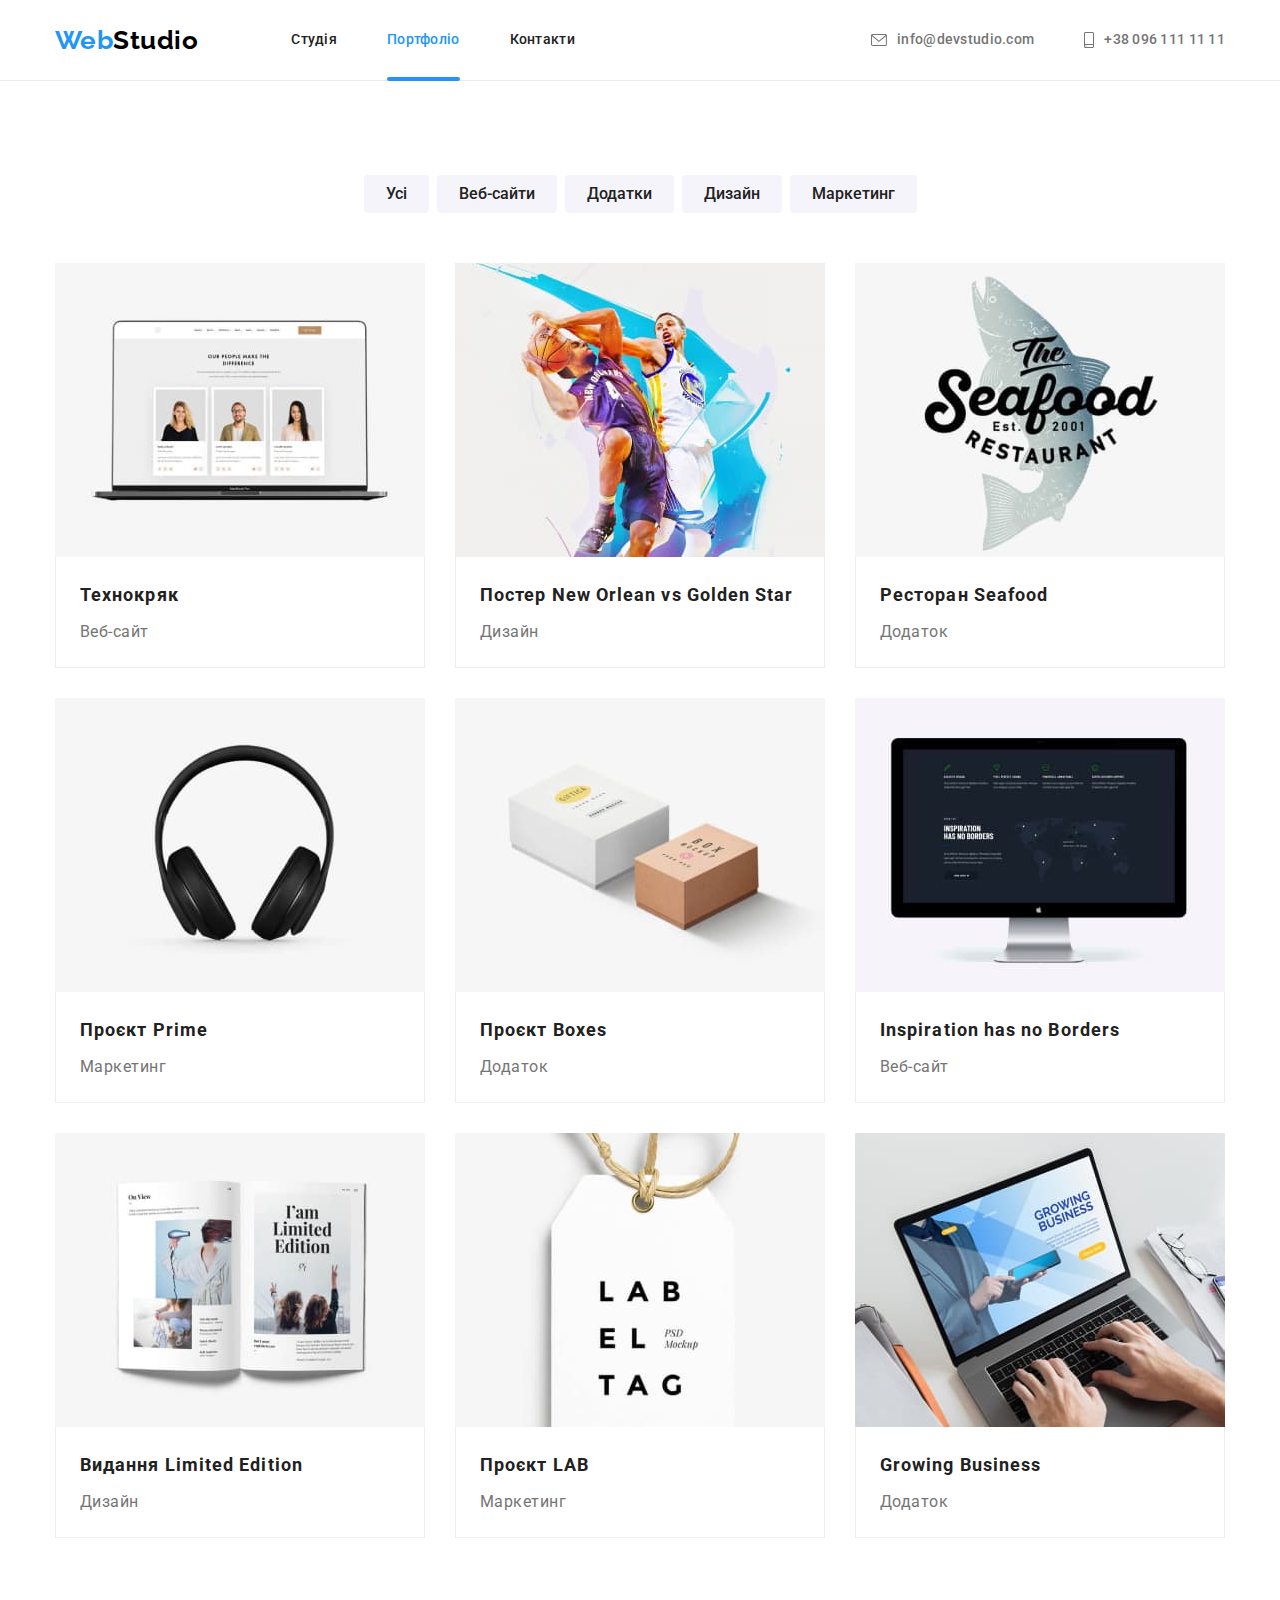
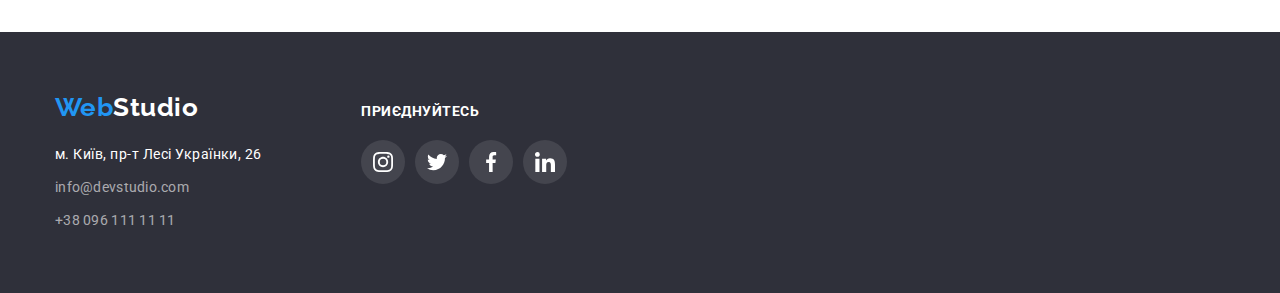
==== portfolio.html @ c5295962 "Initial commit" ====
<!DOCTYPE html>
<html lang="uk">

<head>
    <meta charset="utf-8" />
    <meta http-equiv="X-UA-Compatible" content="IE=edge" />
    <title>Web Studio (Version 2.1)</title>
    <meta name="viewport" content="width=device-width, initial-scale=1" />
    <link rel="preconnect" href="https://fonts.googleapis.com">
    <link rel="preconnect" href="https://fonts.gstatic.com" crossorigin>
    <link
        href="https://fonts.googleapis.com/css2?family=Raleway:wght@700&family=Roboto:wght@400;500;700;900&display=swap"
        rel="stylesheet">
    <link rel="stylesheet"
        href="https://cdnjs.cloudflare.com/ajax/libs/modern-normalize/1.0.0/modern-normalize.min.css" />
    <link rel="stylesheet" href="./css/styles.css" />

</head>

<body>
    <!-- шапка -->
    <header class="page-header">
        <div class="container">
            <!-- Навігація по сайту -->
            <nav class="nav">
                <a href="./index.html" class="logo"><span class="logo-accent">Web</span>Studio</a>
                <ul class="site-nav">
                    <li class="item"><a href="./index.html" class="link">Студія</a></li>
                    <li class="item"><a href="./portfolio.html" class="link current">Портфоліо</a></li>
                    <li class="item"><a href="#" class="link">Контакти</a></li>
                </ul>
            </nav>
            <ul class="contacts-list">
                <li class="item"><a href="mailto:info@devstudio.com" class="contacts">
                        <svg width="16" height="12">
                            <use href="./images/icons.svg#icon-envelope"></use>
                        </svg>info@devstudio.com
                    </a></li>
                <li class="item"><a href="tel:+38 096 111 11 11" class="contacts"><svg width="10" height="16">
                            <use href="./images/icons.svg#icon-smartphone"></use>
                        </svg>+38 096 111 11 11</a></li>
            </ul>
        </div>
    </header>
    <main>
        <section class="projects">
            <div class="container">
                <h1 class="visually-hidden">Projects</h1>
                <ul class="filter">
                    <li class="item"><button type="button" class="filter-button">Усі</button></li>
                    <li class="item"><button type="button" class="filter-button">Веб-сайти</button></li>
                    <li class="item"><button type="button" class="filter-button">Додатки</button></li>
                    <li class="item"><button type="button" class="filter-button">Дизайн</button></li>
                    <li class="item"><button type="button" class="filter-button">Маркетинг</button></li>
                </ul>
                <ul class="projects-list">
                    <li class="projects-item">
                        <a href="" class="projects-link">
                            <div class="projects-img">
                                <img src="./images/project1.jpg" alt="ноутбук з відкритим вебсайтом" width="370">
                                <div class="projects-overlay">
                                    <p>Ресурс пропонує комплексні пропозиції з різним
                                        рівнем функціоналу та сервісів. Все це дозволить відвідувачу отримати
                                        вичерпні відомості про компанію чи приватну особу.
                                    </p>
                                </div>
                            </div>
                            <div class="projects-discription">
                                <h2 class="title">Технокряк</h2>
                                <p class="text">Веб-сайт</p>
                            </div>

                        </a>
                    </li>
                    <li class="projects-item">
                        <a href="" class="projects-link">
                            <div class="projects-img">
                                <img src="./images/project2.jpg" alt="2 баскетболісти" width="370">
                                <div class="projects-overlay">
                                    <p>Ресурс пропонує комплексні пропозиції з різним
                                        рівнем функціоналу та сервісів. Все це дозволить відвідувачу отримати
                                        вичерпні відомості про компанію чи приватну особу.</p>
                                </div>
                            </div>
                            <div class="projects-discription">
                                <h2 class="title">Постер New Orlean vs Golden Star</h2>
                                <p class="text">Дизайн</p>
                            </div>
                        </a>
                    </li>
                    <li class="projects-item">
                        <a href="" class="projects-link">
                            <div class="projects-img">
                                <img src="./images/project3.jpg" alt="лого рибного ресторану" width="370">
                                <div class="projects-overlay">
                                    <p>Ресурс пропонує комплексні пропозиції з різним
                                        рівнем
                                        функціоналу та сервісів. Все це дозволить відвідувачу отримати
                                        вичерпні відомості про компанію чи приватну особу.</p>
                                </div>
                            </div>
                            <div class="projects-discription">
                                <h2 class="title">Ресторан Seafood</h2>
                                <p class="text">Додаток</p>
                            </div>
                        </a>
                    </li>
                    <li class="projects-item">
                        <a href="" class="projects-link">
                            <div class="projects-img">
                                <img src="./images/project4.jpg" alt="навушники" width="370">
                                <div class="projects-overlay">
                                    <p>Ресурс пропонує комплексні пропозиції з різним
                                        рівнем
                                        функціоналу та сервісів. Все це дозволить відвідувачу отримати
                                        вичерпні відомості про компанію чи приватну особу.</p>
                                </div>
                            </div>
                            <div class="projects-discription">
                                <h2 class="title">Проєкт Prime</h2>
                                <p class="text">Маркетинг</p>
                            </div>
                        </a>
                    </li>
                    <li class="projects-item">
                        <a href="" class="projects-link">
                            <div class="projects-img">
                                <img src="./images/project5.jpg" alt="2 коробки" width="370">
                                <div class="projects-overlay">
                                    <p>Ресурс пропонує комплексні пропозиції з різним
                                        рівнем
                                        функціоналу та сервісів. Все це дозволить відвідувачу отримати
                                        вичерпні відомості про компанію чи приватну особу.</p>
                                </div>
                            </div>
                            <div class="projects-discription">
                                <h2 class="title">Проєкт Boxes</h2>
                                <p class="text">Додаток</p>
                            </div>
                        </a>
                    </li>
                    <li class="projects-item">
                        <a href="" class="projects-link">
                            <div class="projects-img">
                                <img src="./images/project6.jpg" alt="компьютер Apple" width="370">
                                <div class="projects-overlay">
                                    <p>Ресурс пропонує комплексні пропозиції з різним
                                        рівнем
                                        функціоналу та сервісів. Все це дозволить відвідувачу отримати
                                        вичерпні відомості про компанію чи приватну особу.</p>
                                </div>
                            </div>
                            <div class="projects-discription">
                                <h2 class="title">Inspiration has no Borders</h2>
                                <p class="text">Веб-сайт</p>
                            </div>
                        </a>
                    </li>
                    <li class="projects-item">
                        <a href="" class="projects-link">
                            <div class="projects-img">
                                <img src="./images/project7.jpg" alt="відкрита книга" width="370">
                                <div class="projects-overlay">
                                    <p>Ресурс пропонує комплексні пропозиції з різним
                                        рівнем
                                        функціоналу та сервісів. Все це дозволить відвідувачу отримати
                                        вичерпні відомості про компанію чи приватну особу.</p>
                                </div>
                            </div>
                            <div class="projects-discription">
                                <h2 class="title">Видання Limited Edition</h2>
                                <p class="text">Дизайн</p>
                            </div>
                        </a>
                    </li>
                    <li class="projects-item">
                        <a href="" class="projects-link">
                            <div class="projects-img">
                                <img src="./images/project8.jpg" alt="етикетка від одягу" width="370">
                                <div class="projects-overlay">
                                    <p>Ресурс пропонує комплексні пропозиції з різним
                                        рівнем функціоналу та сервісів. Все це дозволить відвідувачу отримати
                                        вичерпні відомості про компанію чи приватну особу.</p>
                                </div>
                            </div>
                            <div class="projects-discription">
                                <h2 class="title">Проєкт LAB</h2>
                                <p class="text">Маркетинг</p>
                            </div>
                        </a>
                    </li>
                    <li class="projects-item">
                        <a href="" class="projects-link">
                            <div class="projects-img">
                                <img src="./images/project9.jpg" alt="людина працює на ноутбуці" width="370">
                                <div class="projects-overlay">
                                    <p>Ресурс пропонує комплексні пропозиції з різним
                                        рівнем
                                        функціоналу та сервісів. Все це дозволить відвідувачу отримати
                                        вичерпні відомості про компанію чи приватну особу.</p>
                                </div>
                            </div>
                            <div class="projects-discription">
                                <h2 class="title">Growing Business</h2>
                                <p class="text">Додаток</p>
                            </div>
                        </a>
                    </li>
                </ul>
            </div>
        </section>
    </main>
    <!-- футер -->
    <footer class="page-footer">
        <div class="container">
            <div class="footer-div">
                <div class="page-footer-contacts">
                    <a href="./index.html" class="logo"><span class="logo-accent">Web</span>Studio</a>
                    <address>
                        <ul class="address-list">
                            <li class="item"><a href="https://goo.gl/maps/CPtrU1FHBa2aNyZL9" class="location"
                                    target="_blank" rel="noopener noreferrer nofollow">м. Київ, пр-т Лесі Українки,
                                    26</a>
                            </li>
                            <li class="item"><a href="mailto:info@devstudio.com" class="contacts">info@devstudio.com</a>
                            </li>
                            <li class="item"><a href="tel:+38 096 111 11 11" class="contacts">+38 096 111 11 11</a></li>
                        </ul>
                    </address>
                </div>
                <div class="page-footer-soc-block">
                    <p class="soc-links-title">приєднуйтесь</p>
                    <ul class="soc-list">
                        <li class="soc-item"><a href="" class="soc-link"><svg class="soc-icon" width="20" height="20">
                                    <use href="./images/icons.svg#icon-instagram"></use>
                                </svg> </a></li>
                        <li class="soc-item"><a href="" class="soc-link"><svg class="soc-icon" width="20" height="20">
                                    <use href="./images/icons.svg#icon-twitter"></use>
                                </svg> </a></li>
                        <li class="soc-item"><a href="" class="soc-link"><svg class="soc-icon" width="20" height="20">
                                    <use href="./images/icons.svg#icon-facebook"></use>
                                </svg> </a></li>
                        <li class="soc-item"><a href="" class="soc-link"><svg class="soc-icon" width="20" height="20">
                                    <use href="./images/icons.svg#icon-linkedin"></use>
                                </svg> </a></li>
                </div>
            </div>
        </div>
    </footer>
</body>

</html>
---- css/styles.css ----
/*   Для проверки границ блока:
outline: 2px dotted gray;
  background-color:tomato; */

:root {
  --primary-text-color: #757575;
  --main-light-color: #ffffff;
  --main-dark-color: #212121;
  --accent-color: #2196f3;
  --background-color: #ffffff;
  --section-background-color: #2f303a;
  --secondary-bcg-color: #f5f4fa;
}
body {
  background-color: var(--background-color);
  color: var(--primary-text-color);
  font-family: 'Roboto', sans-serif;
  font-weight: 400;
  letter-spacing: 0.03em;
}
/* Общие для всех */

h1,
h2,
h3,
h4,
h5,
h6,
p,
ul,
li {
  padding: 0;
  margin: 0;
}
a {
  text-decoration: none;
}
img {
  display: block;
  max-width: 100%;
  height: auto;
}
ul {
  list-style: none;
}
.title {
  color: var(--main-dark-color);
}
.section-title {
  color: var(--main-dark-color);
  font-weight: 700;
  font-size: 36px;
  line-height: 1.17;
  text-align: center;
}
.visually-hidden {
  position: absolute;
  white-space: nowrap;
  width: 1px;
  height: 1px;
  overflow: hidden;
  border: 0;
  padding: 0;
  clip: rect(0 0 0 0);
  clip-path: inset(50%);
  margin: -1px;
}
.section {
  padding: 94px 0;
}
.container {
  width: 1200px;
  padding: 0 15px;
  margin: 0 auto;
}

/* Header */
.page-header {
  border-bottom: 1px solid #ececec;
}

.logo {
  color: #000000;
  font-family: 'Raleway';
  font-weight: 700;
  font-size: 26px;
  line-height: 1.19;
  margin-right: 93px;
}
.logo-accent {
  color: var(--accent-color);
}
/* Site nav */
.page-header .container {
  display: flex;
  align-items: center;
  justify-content: space-between;
}
.nav {
  display: flex;
  align-items: center;
}
.site-nav {
  display: flex;
  align-items: center;
}
.site-nav .item:not(:last-child) {
  margin-right: 50px;
}
.site-nav .link {
  position: relative;
  display: block;
  padding-top: 32px;
  padding-bottom: 32px;
  transition-property: color;
  transition-duration: 250ms;
  transition-timing-function: cubic-bezier(0.4, 0, 0.2, 1);

  color: var(--main-dark-color);
  font-weight: 500;
  font-size: 14px;
  line-height: 1.14;
  letter-spacing: 0.02em;
}
.site-nav .link:hover,
.site-nav .link:focus {
  color: var(--accent-color);
}
.site-nav .link.current {
  color: var(--accent-color);
}
.link.current::after {
  content: '';
  position: absolute;
  bottom: -1px;
  display: block;
  width: 100%;
  height: 4px;
  background-color: currentColor;
  border-radius: 2px;
}
/* Контакты */
.contacts-list {
  display: flex;
}
.contacts-list .item:not(:last-child) {
  margin-right: 50px;
}
.contacts {
  display: flex;
  align-items: center;
  color: var(--primary-text-color);
  font-weight: 500;
  font-size: 14px;
  line-height: 1.14;
  letter-spacing: 0.02em;
  gap: 10px;
  fill: currentColor;
  transition-property: color;
  transition-duration: 250ms;
  transition-timing-function: cubic-bezier(0.4, 0, 0.2, 1);
}
.contacts:hover,
.contacts:focus {
  color: var(--accent-color);
  fill: currentColor;
}

/* Секция-герой */
.hero .container {
  padding-top: 200px;
  padding-bottom: 200px;
}
.hero {
  text-align: center;
  background-color: var(--section-background-color);
  background-image: linear-gradient(to right, rgba(47, 48, 58, 0.4), rgba(47, 48, 58, 0.4)),
    url(../images/hero1.jpg);
  max-width: 1600px;
  height: 600px;
  margin-left: auto;
  margin-right: auto;
  background-repeat: no-repeat;
  background-size: cover;
  background-position: center;
}
.hero-title {
  color: var(--main-light-color);
  font-weight: 900;
  font-size: 44px;
  line-height: 1.36;
  letter-spacing: 0.06em;
  text-transform: uppercase;
  margin-left: auto;
  margin-right: auto;
  margin-bottom: 30px;
  width: 696px;
}
.hero-btn {
  padding: 10px 32px;
  color: var(--main-light-color);
  background-color: var(--accent-color);
  border: 0;
  box-shadow: 0px 4px 4px rgba(0, 0, 0, 0.15);
  border-radius: 4px;
  cursor: pointer;
  font-family: inherit;
  font-weight: 700;
  font-size: 16px;
  line-height: 1.88;
  letter-spacing: 0.06em;
  transition-property: background-color;
  transition-duration: 250ms;
  transition-timing-function: cubic-bezier(0.4, 0, 0.2, 1);
}
.hero-btn:hover,
.hero-btn:focus {
  background-color: #188ce8;
}

/* Наші переваги (benefits) */
.benefits-list {
  display: flex;
  align-items: flex-start;
}
.benefits-list .item {
  margin-right: 30px;
  flex-basis: calc((100% - 90px) / 4);
}
.benefits-icon {
  display: flex;
  height: 120px;
  background-color: var(--secondary-bcg-color);
  border-radius: 4px;
  margin-bottom: 30px;
  align-items: center;
  justify-content: center;
}

.benefits-list .item:last-child {
  margin-right: 0;
}

.benefits .title {
  font-weight: 700;
  font-size: 14px;
  line-height: 1.14;
  text-transform: uppercase;
  margin-bottom: 10px;
}
.benefits-text {
  font-size: 14px;
  line-height: 1.7;
}

/* Чем занимаемся (features) */
.features {
  padding-top: 0;
}
.features .container {
  text-align: center;
}
.features-list {
  display: flex;
}
.features-list .item {
  flex-basis: calc((100% - 60px) / 3);
  position: relative;
}
.features-list .item:not(:last-child) {
  margin-right: 30px;
}
.features .section-title {
  margin-bottom: 50px;
}
.features-label {
  position: absolute;
  bottom: 0;
  padding: 27px;
  width: 100%;
  font-weight: 700;
  font-size: 14px;
  line-height: 1.14;
  text-align: center;
  text-transform: uppercase;
  color: var(--main-light-color);
  background-color: rgba(47, 48, 58, 0.8);
}

/* team */
.team {
  background-color: var(--secondary-bcg-color);
}
.team .container {
  text-align: center;
}
.team-list {
  display: flex;
  align-items: center;
}
.team .section-title {
  margin-bottom: 50px;
}
.team-member {
  background: var(--background-color);
  box-shadow: 0px 1px 3px rgba(0, 0, 0, 0.12), 0px 1px 1px rgba(0, 0, 0, 0.14),
    0px 2px 1px rgba(0, 0, 0, 0.2);
  border-radius: 0px 0px 4px 4px;
  flex-basis: calc((100% - 90px) / 4);
}
.team-member:not(:last-child) {
  margin-right: 30px;
}
.team-description {
  padding: 30px 32px;
}
.team-member .title {
  font-weight: 500;
  font-size: 16px;
  line-height: 1.18;
  margin-bottom: 10px;
}
.team-member-text {
  font-size: 16px;
  line-height: 1.18;
  margin-bottom: 16px;
}

.soc-list {
  display: flex;
  justify-content: center;
  gap: 10px;
}
.soc-link {
  width: 44px;
  height: 44px;
  display: flex;
  align-items: center;
  justify-content: center;
  border-radius: 50%;
  color: #afb1b8;
  background-color: var(--main-light-color);
  transition-property: background-color, color;
  transition-duration: 250ms;
  transition-timing-function: cubic-bezier(0.4, 0, 0.2, 1);
}

.soc-icon {
  fill: currentColor;
}
.soc-link:hover,
.soc-link:focus {
  background-color: var(--accent-color);
  color: var(--main-light-color);
}

/* Постійні клієнти */

.clients .section-title {
  margin-bottom: 50px;
}
.clients-list {
  display: flex;
  gap: 30px;
}
.clients-item {
  width: calc((100% - 150px) / 6);
}
.clients-link {
  width: 100%;
  height: 92px;
  display: flex;
  color: #afb1b8;
  border: 1px solid #afb1b8;
  border-radius: 4px;
  align-items: center;
  justify-content: center;
  transition-property: border-color, color;
  transition-duration: 250ms;
  transition-timing-function: cubic-bezier(0.4, 0, 0.2, 1);
}
.clients-icon {
  fill: currentColor;
}
.clients-link:hover,
.clients-link:focus {
  border-color: var(--accent-color);
  color: var(--accent-color);
}

/* Футер */
footer {
  background-color: var(--section-background-color);
}
.page-footer {
  padding-top: 60px;
  padding-bottom: 60px;
}
footer .logo {
  color: var(--main-light-color);
  display: block;
  margin-bottom: 20px;
}
.address-list .item:not(:last-child) {
  margin-bottom: 9px;
}
address .contacts {
  font-style: normal;
  font-weight: 400;
  font-size: 14px;
  line-height: 1.71;
  color: rgba(255, 255, 255, 0.6);
}
.location {
  font-style: normal;
  font-size: 14px;
  line-height: 1.71;
  color: var(--main-light-color);
  transition-property: color;
  transition-duration: 250ms;
  transition-timing-function: cubic-bezier(0.4, 0, 0.2, 1);
}
.location:hover,
.location:focus {
  color: var(--accent-color);
}
.page-footer-contacts {
  display: block;
  margin-right: 70px;
}
.page-footer-soc-block {
  display: block;
}
.footer-div {
  display: flex;
  align-items: baseline;
}
.soc-links-title {
  font-style: normal;
  font-weight: 700;
  font-size: 14px;
  line-height: 1.14;
  text-transform: uppercase;
  color: var(--main-light-color);
  margin-bottom: 20px;
}
.page-footer .soc-list {
  display: flex;
  gap: 10px;
}
.page-footer .soc-link {
  width: 44px;
  height: 44px;
  display: flex;
  align-items: center;
  justify-content: center;
  border-radius: 50%;
  color: var(--main-light-color);
  background-color: rgba(255, 255, 255, 0.1);
  transition-property: background-color;
  transition-duration: 250ms;
  transition-timing-function: cubic-bezier(0.4, 0, 0.2, 1);
}
.page-footer .soc-icon {
  fill: currentColor;
}
.page-footer .soc-link:hover,
.page-footer .soc-link:focus {
  background-color: var(--accent-color);
}
.form-subscribe {
  margin-left: auto;
}
.subscribe-label {
  display: block;
  margin-bottom: 20px;
  color: var(--main-light-color);
  font-weight: 700;
  font-size: 14px;
  line-height: 16px;
  text-transform: uppercase;
}
.subscribe-input {
  width: 358px;
  height: 50px;
  padding: 15px 16px;
  border: 1px solid rgba(255, 255, 255, 0.3);
  filter: drop-shadow(0px 4px 4px rgba(0, 0, 0, 0.15));
  border-radius: 4px;
  background-color: inherit;
}
.subscribe-input::placeholder {
  font-size: 16px;
  line-height: 1.25;
  display: flex;
  align-items: center;
  color: rgba(255, 255, 255, 0.6);
}
.subscribe-button {
  width: 200px;
  height: 50px;
  margin-left: 12px;
  color: var(--main-light-color);
  background-color: var(--accent-color);
  border: 0;
  box-shadow: 0px 4px 4px rgba(0, 0, 0, 0.15);
  border-radius: 4px;
  cursor: pointer;
  font-family: inherit;
  font-weight: 700;
  font-size: 16px;
  line-height: 1.88;
  letter-spacing: 0.06em;
  transition-property: background-color;
  transition-duration: 250ms;
  transition-timing-function: cubic-bezier(0.4, 0, 0.2, 1);
}
.subscribe-buttonn:hover,
.subscribe-button:focus {
  background-color: #188ce8;
}
.button-text {
  display: flex;
  align-items: center;
  justify-content: center;
}
.icon-send {
  margin-left: 10px;
  fill: var(--main-light-color);
}
/* Стили для portfolio.html */
.projects {
  padding: 94px 0;
}
.projects .filter {
  display: flex;
  justify-content: center;
  margin-bottom: 50px;
}
.filter .item:not(:last-child) {
  margin-right: 8px;
}

.filter-button {
  background-color: var(--secondary-bcg-color);
  color: var(--main-dark-color);
  border: 0;
  cursor: pointer;
  font-family: inherit;
  font-weight: 500;
  font-size: 16px;
  line-height: 1.62;
  text-align: center;
  background: var(--secondary-bcg-color);
  border-radius: 4px;
  padding: 6px 22px;
  transition-property: background-color, color, box-shadow;
  transition-duration: 250ms;
  transition-timing-function: cubic-bezier(0.4, 0, 0.2, 1);
}

.filter-button:hover,
.filter-button:focus,
.filter-button.current {
  background-color: var(--accent-color);
  color: var(--main-light-color);
  box-shadow: 0px 3px 1px rgba(0, 0, 0, 0.1), 0px 1px 2px rgba(0, 0, 0, 0.08),
    0px 2px 2px rgba(0, 0, 0, 0.12);
}
.projects-list {
  display: flex;
  flex-wrap: wrap;
  gap: 30px;
}
.projects-item {
  flex-basis: calc((100% - 60px) / 3);
}

.projects-img {
  position: relative;
  overflow: hidden;
}
.projects-link {
  position: relative;
  display: block;
  background: #ffffff;
  color: var(--primary-text-color);
  transition-property: box-shadow;
  transition-duration: 250ms;
  transition-timing-function: cubic-bezier(0.4, 0, 0.2, 1);
}
.projects-link:hover,
.projects-link:focus {
  box-shadow: 0px 1px 1px rgba(0, 0, 0, 0.12), 0px 4px 4px rgba(0, 0, 0, 0.06),
    1px 4px 6px rgba(0, 0, 0, 0.16);
}
.projects-link:hover .projects-overlay,
.projects-link:focus .projects-overlay {
  transform: translateY(0);
}

.projects-discription {
  padding: 20px 24px;
  border: 1px solid #eeeeee;
  border-top: 0;
}
.projects .title {
  font-weight: 700;
  font-size: 18px;
  line-height: 2;
  letter-spacing: 0.06em;
  margin-bottom: 4px;
}
.projects .text {
  font-size: 16px;
  line-height: 1.88;
}

.projects-overlay {
  position: absolute;
  left: 0;
  top: 0;

  width: 100%;
  height: 100%;
  display: flex;
  align-items: center;
  padding: 0 24px;

  transform: translateY(100%);
  transition-property: transform;
  transition-duration: 250ms;
  transition-timing-function: cubic-bezier(0.4, 0, 0.2, 1);

  font-size: 18px;
  line-height: 1.56;
  background-color: rgba(33, 150, 243, 0.9);
  color: var(--main-light-color);
}
/* Модальное окно */
.backdrop {
  position: fixed;
  top: 0;
  left: 0;
  width: 100%;
  height: 100%;
  opacity: 1;
  background: rgba(0, 0, 0, 0.2);
  transition: opacity 250ms cubic-bezier(0.4, 0, 0.2, 1),
    visibility 250ms cubic-bezier(0.4, 0, 0.2, 1);
}
.backdrop.is-hidden {
  opacity: 0;
  pointer-events: none;
  visibility: hidden;
}
.backdrop.is-hidden .modal {
  transform: translate(-50%, -50%) scale(0.9);
}

.modal {
  position: absolute;
  top: 50%;
  left: 50%;
  transform: translate(-50%, -50%) scale(1);
  width: 528px;
  height: 581px;
  background-color: var(--background-color);
  box-shadow: 0px 1px 3px rgba(0, 0, 0, 0.12), 0px 1px 1px rgba(0, 0, 0, 0.14),
    0px 2px 1px rgba(0, 0, 0, 0.2);
  border-radius: 4px;
  transition: transform 250ms cubic-bezier(0.4, 0, 0.2, 1),
    box-shadow 250ms cubic-bezier(0.4, 0, 0.2, 1);
  padding: 40px;
}
.close-button {
  position: absolute;
  top: 8px;
  right: 8px;
  width: 30px;
  height: 30px;
  border: 1px solid rgba(0, 0, 0, 0.1);
  border-radius: 50%;
  display: flex;
  align-items: center;
  justify-content: center;
  padding: 0;
  cursor: pointer;
  background: none;
  transition: fill 250ms cubic-bezier(0.4, 0, 0.2, 1);
}
.close-button:hover,
.close-button:focus {
  fill: var(--accent-color);
}
.contact-form-title {
  font-weight: 700;
  font-size: 20px;
  line-height: 1.15;
  text-align: center;
  color: var(--main-dark-color);
  margin-bottom: 12px;
}
.form-field {
  position: relative;
  display: flex;
  flex-direction: column;
  margin-bottom: 10px;
}

.form-label {
  display: block;
  margin-bottom: 4px;
  font-size: 12px;
  line-height: 1.17;
  letter-spacing: 0.01em;
}

.form-input {
  margin: 0;
  padding: 11px 12px 11px 42px;
  border: 1px solid rgba(33, 33, 33, 0.2);
  border-radius: 4px;
  outline: none;
  transition: border-color 250ms cubic-bezier(0.4, 0, 0.2, 1);
}
.form-input:focus {
  border-color: var(--accent-color);
}
.form-icon {
  position: absolute;
  left: 12px;
  top: 50%;
  transform: translateY(-50%);
  transition: fill 250ms cubic-bezier(0.4, 0, 0.2, 1);
}
.form-field:focus-within .form-icon {
  fill: var(--accent-color);
}
.form-textarea {
  width: 100%;
  height: 120px;
  resize: none;
  margin-bottom: 20px;
  padding: 12px 16px;
  border: 1px solid rgba(33, 33, 33, 0.2);
  border-radius: 4px;
  outline: none;
  transition: border-color 250ms cubic-bezier(0.4, 0, 0.2, 1);
}
.form-textarea::placeholder {
  font-size: 12px;
  line-height: 1.17;
  letter-spacing: 0.01em;
  color: rgba(117, 117, 117, 0.5);
}

.form-textarea:focus {
  border-color: var(--accent-color);
}
.form-checkbox-label {
  display: flex;
  align-items: center;
  justify-content: center;
  position: relative;
  height: 24px;
  font-size: 14px;
  line-height: 1.71;
  margin-bottom: 30px;
}
.policy-link {
  text-decoration: underline;
  color: var(--accent-color);
  margin-left: 3px;
}
.checkbox-input {
  -webkit-appearance: none;
  -moz-appearance: none;
  appearance: none;
}
.icon-checkbox {
  border: 2px solid var(--main-dark-color);
  border-radius: 2px;
  fill: none;
  margin-right: 7px;
  transition: background-color 250ms cubic-bezier(0.4, 0, 0.2, 1),
    fill 250ms cubic-bezier(0.4, 0, 0.2, 1), border 250ms cubic-bezier(0.4, 0, 0.2, 1);
}
.checkbox-input:checked + .icon-checkbox {
  background-color: var(--accent-color);
  fill: var(--main-light-color);
  border: 0;
}

.form-button {
  display: block;
  width: 200px;
  height: 50px;
  margin: 0 auto;
  padding: 0;
  color: var(--main-light-color);
  background-color: var(--accent-color);
  border: 0;
  box-shadow: 0px 4px 4px rgba(0, 0, 0, 0.15);
  border-radius: 4px;
  cursor: pointer;
  font-family: inherit;
  font-weight: 700;
  font-size: 16px;
  line-height: 1.88;
  align-items: center;
  text-align: center;
  letter-spacing: 0.06em;
  transition-property: background-color;
  transition-duration: 250ms;
  transition-timing-function: cubic-bezier(0.4, 0, 0.2, 1);
}
.form-button:hover,
.form-button:focus {
  background-color: #188ce8;
}
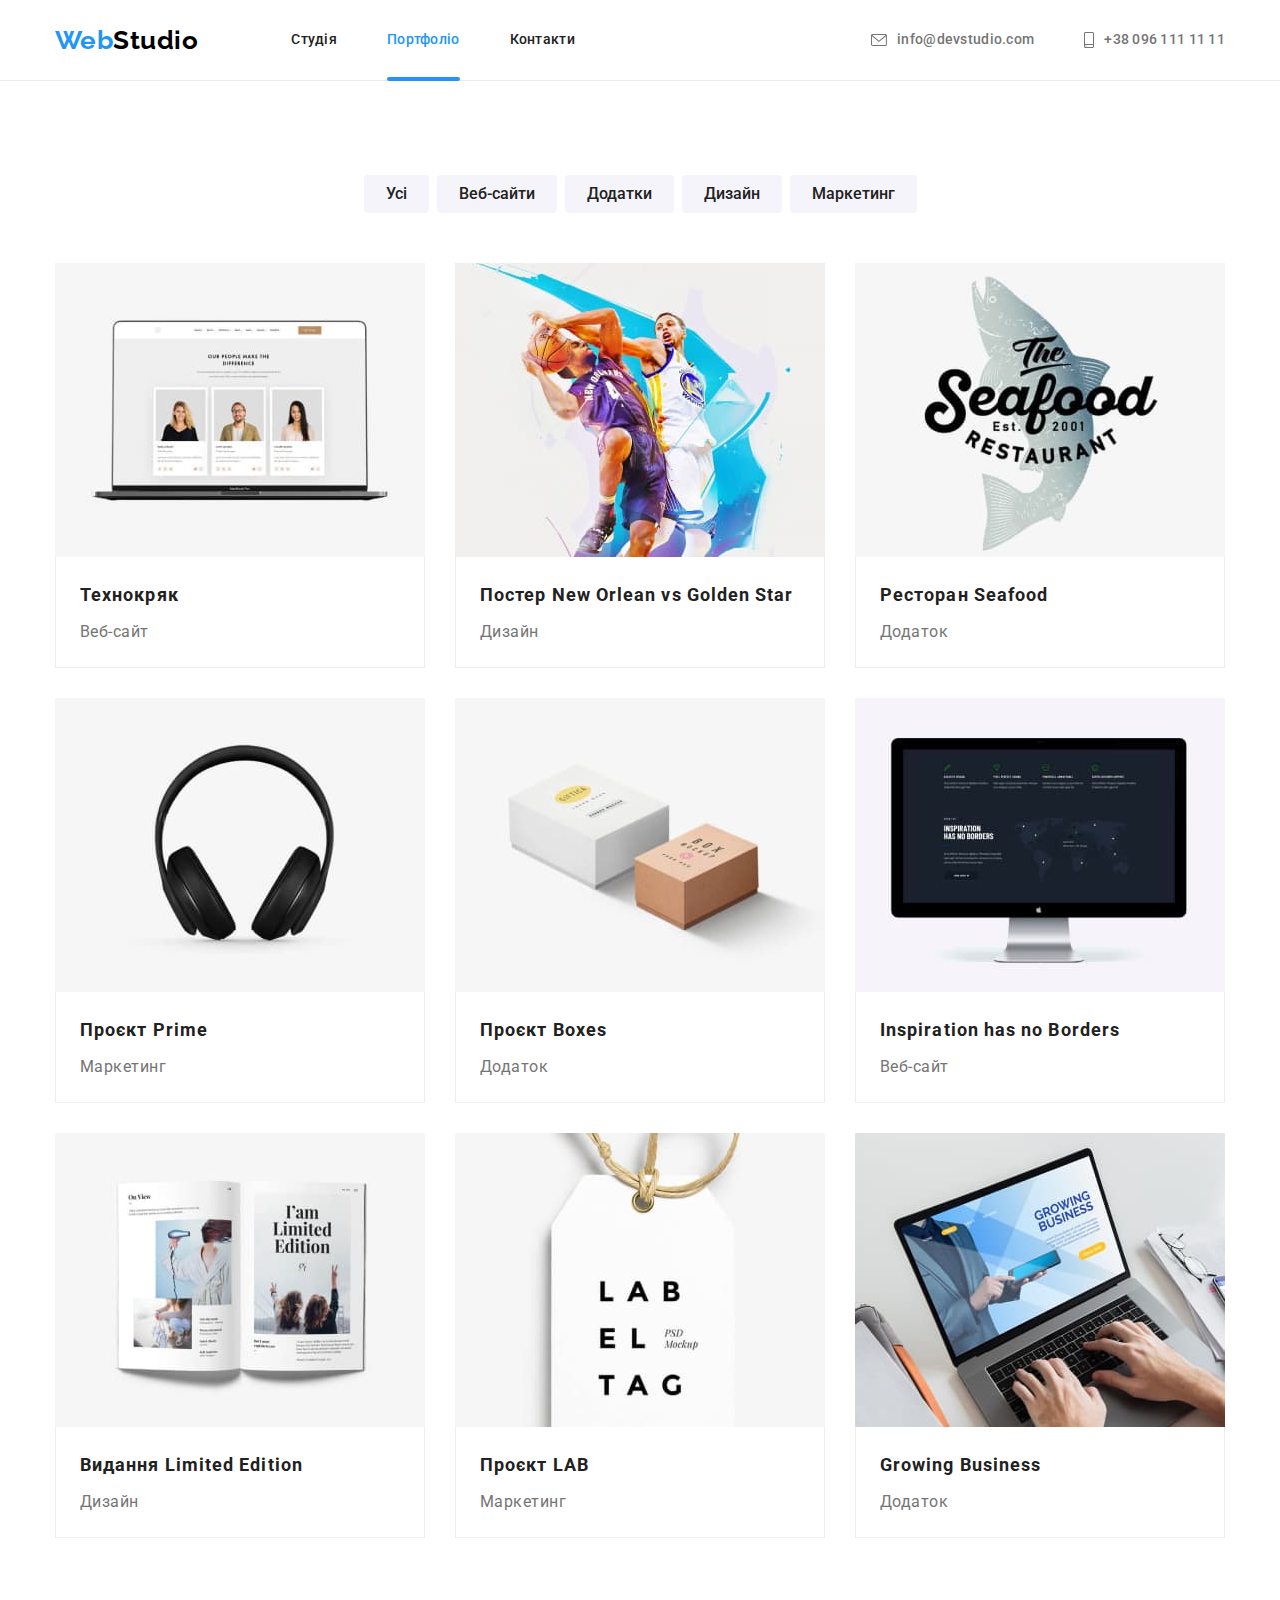
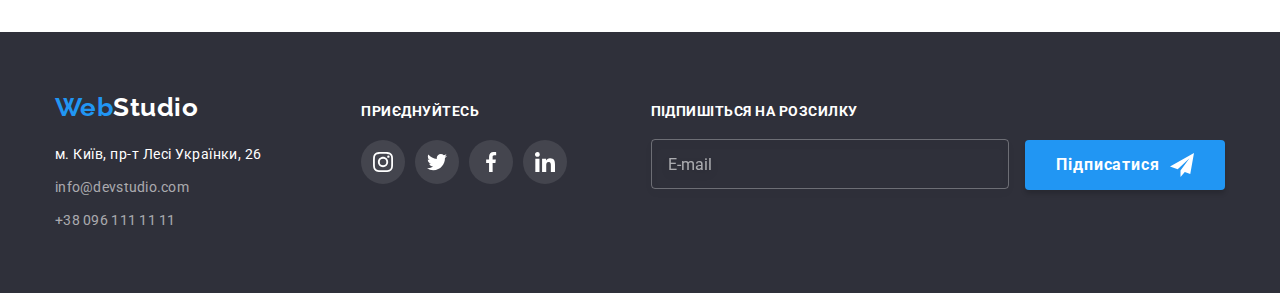
==== commit 7243ab14: "мелкие ошибки" ====
--- a/portfolio.html
+++ b/portfolio.html
@@ -243,7 +243,19 @@
                         <li class="soc-item"><a href="" class="soc-link"><svg class="soc-icon" width="20" height="20">
                                     <use href="./images/icons.svg#icon-linkedin"></use>
                                 </svg> </a></li>
+                    </ul>
                 </div>
+                <form name="form-subscribe" class="form-subscribe">
+                    <label for="subscribe" class="subscribe-label">Підпишіться на розсилку</label>
+                    <input type="email" name="email" id="subscribe" class="subscribe-input" placeholder="E-mail">
+                    <button type="submit" class="subscribe-button">
+                        <span class="button-text">Підписатися
+                            <svg class="icon-send" width="24" height="24">
+                                <use href="./images/icons.svg#icon-send"></use>
+                            </svg>
+                        </span>
+                    </button>
+                </form>
             </div>
         </div>
     </footer>
--- a/css/styles.css
+++ b/css/styles.css
@@ -515,7 +515,7 @@
   transition-duration: 250ms;
   transition-timing-function: cubic-bezier(0.4, 0, 0.2, 1);
 }
-.subscribe-buttonn:hover,
+.subscribe-button:hover,
 .subscribe-button:focus {
   background-color: #188ce8;
 }
